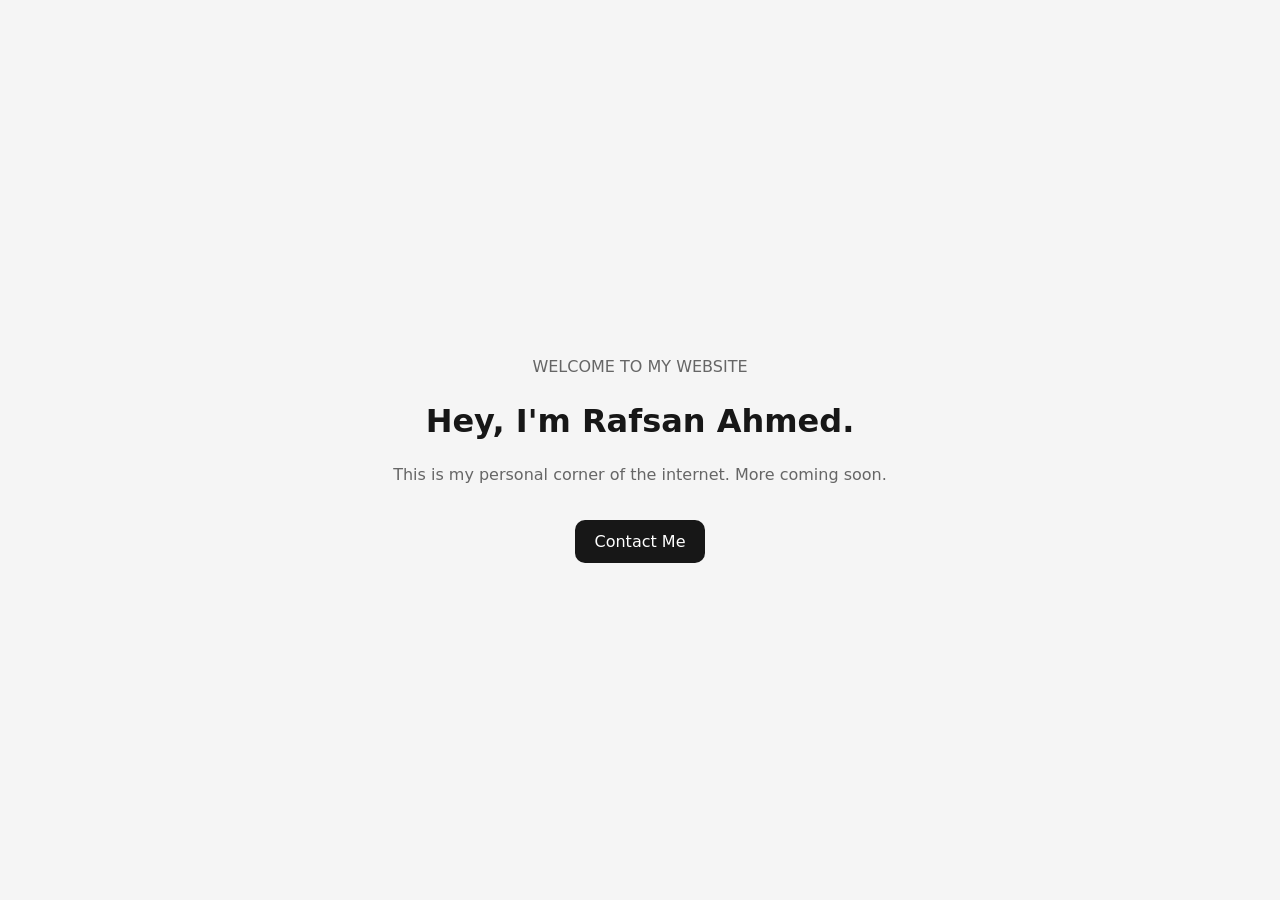
==== index.html @ f7e5c169 "Create index.html" ====
<!DOCTYPE html>
<html lang="en">
<head>
  <meta charset="UTF-8">
  <meta name="viewport" content="width=device-width, initial-scale=1.0">
  <title>Rafsan Ahmed | Official Website</title>
  <meta name="description" content="Welcome to my personal website.">
  <style>
    * { box-sizing: border-box; }
    body {
      margin: 0;
      min-height: 100vh;
      display: grid;
      place-items: center;
      padding: 24px;
      background: #f5f5f5;
      color: #171717;
      font-family: system-ui, sans-serif;
    }
    main { max-width: 600px; text-align: center; }
    p { color: #666; line-height: 1.7; }
    a {
      display: inline-block;
      margin-top: 16px;
      padding: 12px 20px;
      border-radius: 10px;
      background: #171717;
      color: white;
      text-decoration: none;
    }
  </style>
</head>
<body>
  <main>
    <p>WELCOME TO MY WEBSITE</p>
    <h1>Hey, I'm Rafsan Ahmed.</h1>
    <p>This is my personal corner of the internet.
       More coming soon.</p>
    <a href="mailto:hello@rafsanahmed.cyou">Contact Me</a>
  </main>
</body>
</html>
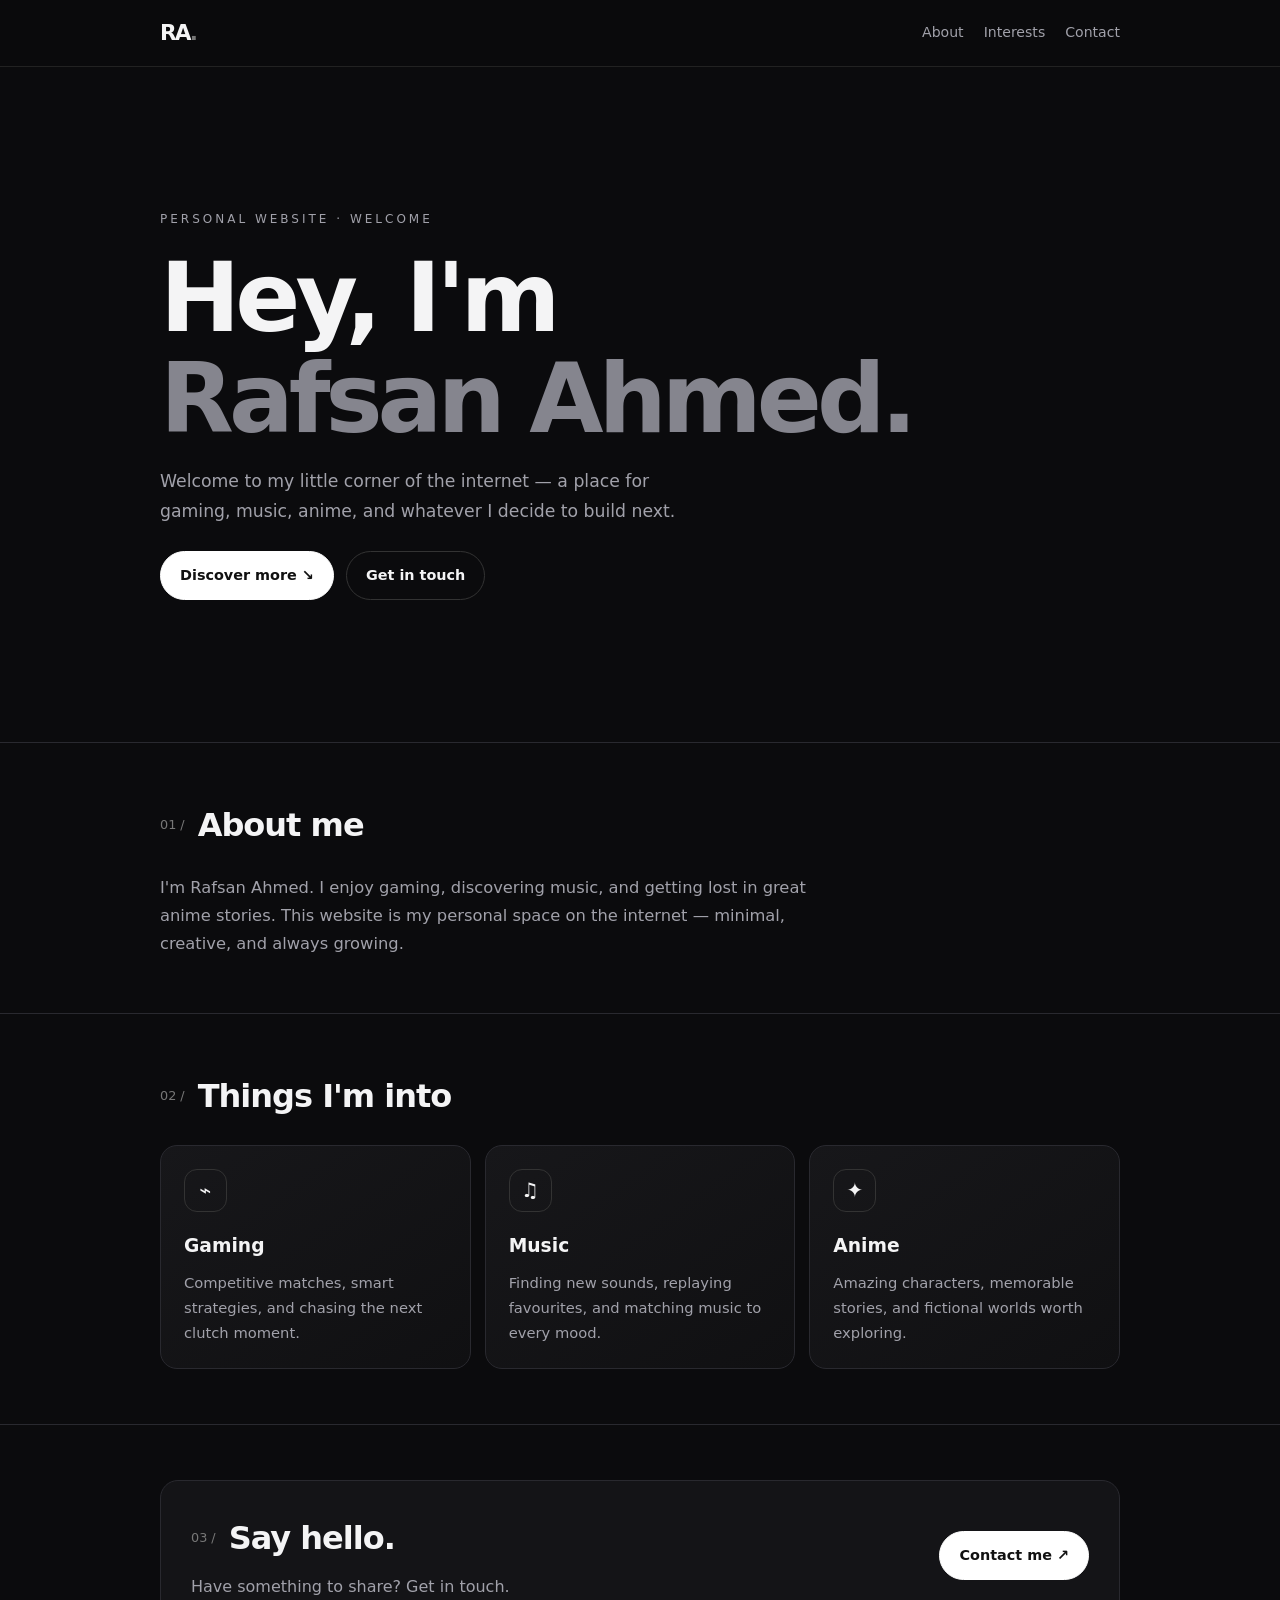
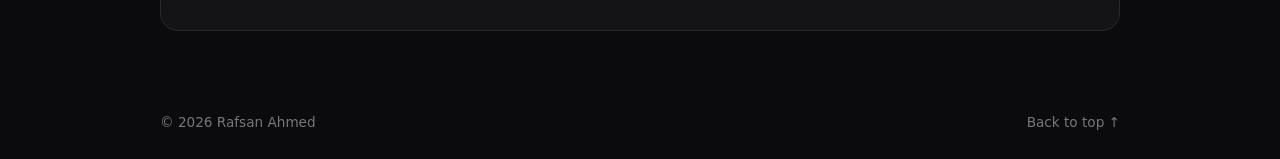
==== commit abf04a59: "Update index.html" ====
--- a/index.html
+++ b/index.html
@@ -2,42 +2,444 @@
 <!DOCTYPE html>
 <html lang="en">
 <head>
-  <meta charset="UTF-8">
-  <meta name="viewport" content="width=device-width, initial-scale=1.0">
-  <title>Rafsan Ahmed | Official Website</title>
-  <meta name="description" content="Welcome to my personal website.">
-  <style>
-    * { box-sizing: border-box; }
-    body {
-      margin: 0;
-      min-height: 100vh;
-      display: grid;
-      place-items: center;
-      padding: 24px;
-      background: #f5f5f5;
-      color: #171717;
-      font-family: system-ui, sans-serif;
-    }
-    main { max-width: 600px; text-align: center; }
-    p { color: #666; line-height: 1.7; }
-    a {
-      display: inline-block;
-      margin-top: 16px;
-      padding: 12px 20px;
-      border-radius: 10px;
-      background: #171717;
-      color: white;
-      text-decoration: none;
-    }
-  </style>
+<meta charset="UTF-8">
+<meta name="viewport" content="width=device-width, initial-scale=1.0">
+<meta name="theme-color" content="#0b0b0d">
+<meta name="description" content="Rafsan Ahmed's personal website — gaming, music and anime.">
+<title>Rafsan Ahmed — Personal Website</title>
+
+<style>
+:root {
+  --bg: #0b0b0d;
+  --card: #141417;
+  --text: #f4f4f5;
+  --muted: #a1a1aa;
+  --line: #29292f;
+}
+
+* {
+  box-sizing: border-box;
+  margin: 0;
+  padding: 0;
+}
+
+html {
+  scroll-behavior: smooth;
+  scroll-padding-top: 80px;
+}
+
+body {
+  background: var(--bg);
+  color: var(--text);
+  font-family: system-ui, -apple-system, sans-serif;
+  line-height: 1.7;
+}
+
+a { color: inherit; }
+
+.container {
+  width: min(960px, calc(100% - 36px));
+  margin: auto;
+}
+
+header {
+  position: sticky;
+  top: 0;
+  z-index: 10;
+  background: rgba(11,11,13,.88);
+  backdrop-filter: blur(16px);
+  border-bottom: 1px solid #222;
+}
+
+nav {
+  min-height: 66px;
+  display: flex;
+  align-items: center;
+  justify-content: space-between;
+  gap: 15px;
+}
+
+.logo {
+  font-size: 1.35rem;
+  font-weight: 800;
+  text-decoration: none;
+  letter-spacing: -2px;
+}
+
+.logo span { color: #777; }
+
+.nav-links {
+  display: flex;
+  gap: 20px;
+}
+
+.nav-links a {
+  color: var(--muted);
+  font-size: .88rem;
+  text-decoration: none;
+  transition: color .2s;
+}
+
+.nav-links a:hover { color: white; }
+
+.hero {
+  min-height: 75svh;
+  display: flex;
+  flex-direction: column;
+  justify-content: center;
+  padding-block: 75px;
+}
+
+.eyebrow {
+  color: var(--muted);
+  font-size: .75rem;
+  text-transform: uppercase;
+  letter-spacing: 3px;
+}
+
+h1 {
+  font-size: clamp(2.8rem, 10vw, 6rem);
+  line-height: 1.05;
+  letter-spacing: -5px;
+  margin: 18px 0;
+}
+
+h1 span { color: #85858e; }
+
+.intro {
+  max-width: 560px;
+  color: var(--muted);
+  font-size: 1.08rem;
+}
+
+.buttons {
+  display: flex;
+  flex-wrap: wrap;
+  gap: 12px;
+  margin-top: 25px;
+}
+
+.btn {
+  display: inline-block;
+  padding: 11px 19px;
+  border: 1px solid #333;
+  border-radius: 30px;
+  text-decoration: none;
+  font-size: .9rem;
+  font-weight: 650;
+  transition: transform .2s, background .2s;
+}
+
+.btn:hover { transform: translateY(-3px); }
+
+.btn-primary {
+  background: white;
+  color: #111;
+  border-color: white;
+}
+
+.btn-secondary:hover { background: #202024; }
+
+section.content {
+  padding: 55px 0;
+  border-top: 1px solid var(--line);
+}
+
+.section-title {
+  display: flex;
+  align-items: center;
+  gap: 13px;
+  margin-bottom: 22px;
+}
+
+.number {
+  color: #777;
+  font-size: .8rem;
+}
+
+h2 {
+  font-size: clamp(1.6rem, 5vw, 2rem);
+  letter-spacing: -1px;
+}
+
+.about-text {
+  color: var(--muted);
+  max-width: 700px;
+  font-size: 1.02rem;
+}
+
+.cards {
+  display: grid;
+  grid-template-columns: repeat(3, 1fr);
+  gap: 14px;
+}
+
+.card {
+  padding: 23px;
+  border: 1px solid var(--line);
+  border-radius: 17px;
+  background: linear-gradient(145deg, #17171a, #101012);
+  transition: transform .25s, border-color .25s;
+}
+
+.card:hover {
+  transform: translateY(-5px);
+  border-color: #555;
+}
+
+.icon {
+  width: 43px;
+  height: 43px;
+  display: grid;
+  place-items: center;
+  border: 1px solid #333;
+  border-radius: 13px;
+  margin-bottom: 18px;
+  font-size: 1.25rem;
+}
+
+h3 { margin-bottom: 8px; }
+
+.card p {
+  color: var(--muted);
+  font-size: .92rem;
+}
+
+.contact-box {
+  padding: 30px;
+  background: var(--card);
+  border: 1px solid var(--line);
+  border-radius: 18px;
+  display: flex;
+  flex-wrap: wrap;
+  align-items: center;
+  justify-content: space-between;
+  gap: 22px;
+}
+
+.contact-box p {
+  color: var(--muted);
+  margin-top: 8px;
+}
+
+footer {
+  padding: 25px 0;
+  color: #777;
+  font-size: .85rem;
+}
+
+.footer-inner {
+  display: flex;
+  justify-content: space-between;
+  gap: 12px;
+  flex-wrap: wrap;
+}
+
+.reveal {
+  opacity: 0;
+  transform: translateY(18px);
+  transition: opacity .7s ease, transform .7s ease;
+}
+
+.reveal.visible {
+  opacity: 1;
+  transform: translateY(0);
+}
+
+:focus-visible {
+  outline: 2px solid white;
+  outline-offset: 4px;
+}
+
+@media (max-width: 640px) {
+  .container { width: calc(100% - 32px); }
+
+  .nav-links { gap: 13px; }
+  .nav-links a { font-size: .78rem; }
+
+  .hero { min-height: 68svh; padding-block: 65px; }
+
+  h1 {
+    letter-spacing: -3px;
+    font-size: clamp(2.8rem, 12vw, 4.5rem);
+  }
+
+  section.content { padding: 42px 0; }
+
+  .cards { grid-template-columns: 1fr; }
+
+  .card {
+    display: grid;
+    grid-template-columns: 43px 1fr;
+    gap: 0 14px;
+    padding: 18px;
+  }
+
+  .icon {
+    grid-row: span 2;
+    margin-bottom: 0;
+  }
+
+  .card p { grid-column: 2; }
+
+  .contact-box {
+    padding: 22px;
+    flex-direction: column;
+    align-items: flex-start;
+  }
+}
+
+@media (prefers-reduced-motion: reduce) {
+  html { scroll-behavior: auto; }
+  *, *::before, *::after {
+    transition-duration: .01ms !important;
+  }
+  .reveal { opacity: 1; transform: none; }
+}
+</style>
 </head>
+
 <body>
-  <main>
-    <p>WELCOME TO MY WEBSITE</p>
-    <h1>Hey, I'm Rafsan Ahmed.</h1>
-    <p>This is my personal corner of the internet.
-       More coming soon.</p>
-    <a href="mailto:hello@rafsanahmed.cyou">Contact Me</a>
-  </main>
+
+<header>
+  <nav class="container" aria-label="Main navigation">
+    <a class="logo" href="#home">RA<span>.</span></a>
+    <div class="nav-links">
+      <a href="#about">About</a>
+      <a href="#interests">Interests</a>
+      <a href="#contact">Contact</a>
+    </div>
+  </nav>
+</header>
+
+<main id="home">
+
+  <div class="hero container">
+    <p class="eyebrow">Personal website · Welcome</p>
+
+    <h1>Hey, I'm<br><span>Rafsan Ahmed.</span></h1>
+
+    <p class="intro">
+      Welcome to my little corner of the internet —
+      a place for gaming, music, anime, and whatever
+      I decide to build next.
+    </p>
+
+    <div class="buttons">
+      <a class="btn btn-primary" href="#about">Discover more ↘</a>
+      <a class="btn btn-secondary" href="#contact">Get in touch</a>
+    </div>
+  </div>
+
+  <section class="content" id="about">
+    <div class="container reveal">
+      <div class="section-title">
+        <span class="number">01 /</span>
+        <h2>About me</h2>
+      </div>
+
+      <p class="about-text">
+        I'm Rafsan Ahmed. I enjoy gaming, discovering music,
+        and getting lost in great anime stories. This website
+        is my personal space on the internet — minimal,
+        creative, and always growing.
+      </p>
+    </div>
+  </section>
+
+  <section class="content" id="interests">
+    <div class="container reveal">
+      <div class="section-title">
+        <span class="number">02 /</span>
+        <h2>Things I'm into</h2>
+      </div>
+
+      <div class="cards">
+
+        <article class="card" id="gaming">
+          <div class="icon" aria-hidden="true">⌁</div>
+          <h3>Gaming</h3>
+          <p>
+            Competitive matches, smart strategies,
+            and chasing the next clutch moment.
+          </p>
+        </article>
+
+        <article class="card" id="music">
+          <div class="icon" aria-hidden="true">♫</div>
+          <h3>Music</h3>
+          <p>
+            Finding new sounds, replaying favourites,
+            and matching music to every mood.
+          </p>
+        </article>
+
+        <article class="card" id="anime">
+          <div class="icon" aria-hidden="true">✦</div>
+          <h3>Anime</h3>
+          <p>
+            Amazing characters, memorable stories,
+            and fictional worlds worth exploring.
+          </p>
+        </article>
+
+      </div>
+    </div>
+  </section>
+
+  <section class="content" id="contact">
+    <div class="container reveal">
+      <div class="contact-box">
+        <div>
+          <div class="section-title" style="margin-bottom:0">
+            <span class="number">03 /</span>
+            <h2>Say hello.</h2>
+          </div>
+          <p>Have something to share? Get in touch.</p>
+        </div>
+
+        <a class="btn btn-primary"
+           href="mailto:hello@rafsanahmed.cyou">
+          Contact me ↗
+        </a>
+      </div>
+    </div>
+  </section>
+
+</main>
+
+<footer>
+  <div class="container footer-inner">
+    <span>© <span id="year"></span> Rafsan Ahmed</span>
+    <a href="#home" style="text-decoration:none">Back to top ↑</a>
+  </div>
+</footer>
+
+<script>
+document.getElementById("year").textContent =
+  new Date().getFullYear();
+
+const sections = document.querySelectorAll(".reveal");
+const reduceMotion =
+  window.matchMedia("(prefers-reduced-motion: reduce)").matches;
+
+if ("IntersectionObserver" in window && !reduceMotion) {
+  const observer = new IntersectionObserver((entries) => {
+    entries.forEach((entry) => {
+      if (entry.isIntersecting) {
+        entry.target.classList.add("visible");
+        observer.unobserve(entry.target);
+      }
+    });
+  }, { threshold: 0.12 });
+
+  sections.forEach((section) => observer.observe(section));
+} else {
+  sections.forEach((section) =>
+    section.classList.add("visible")
+  );
+}
+</script>
+
 </body>
 </html>
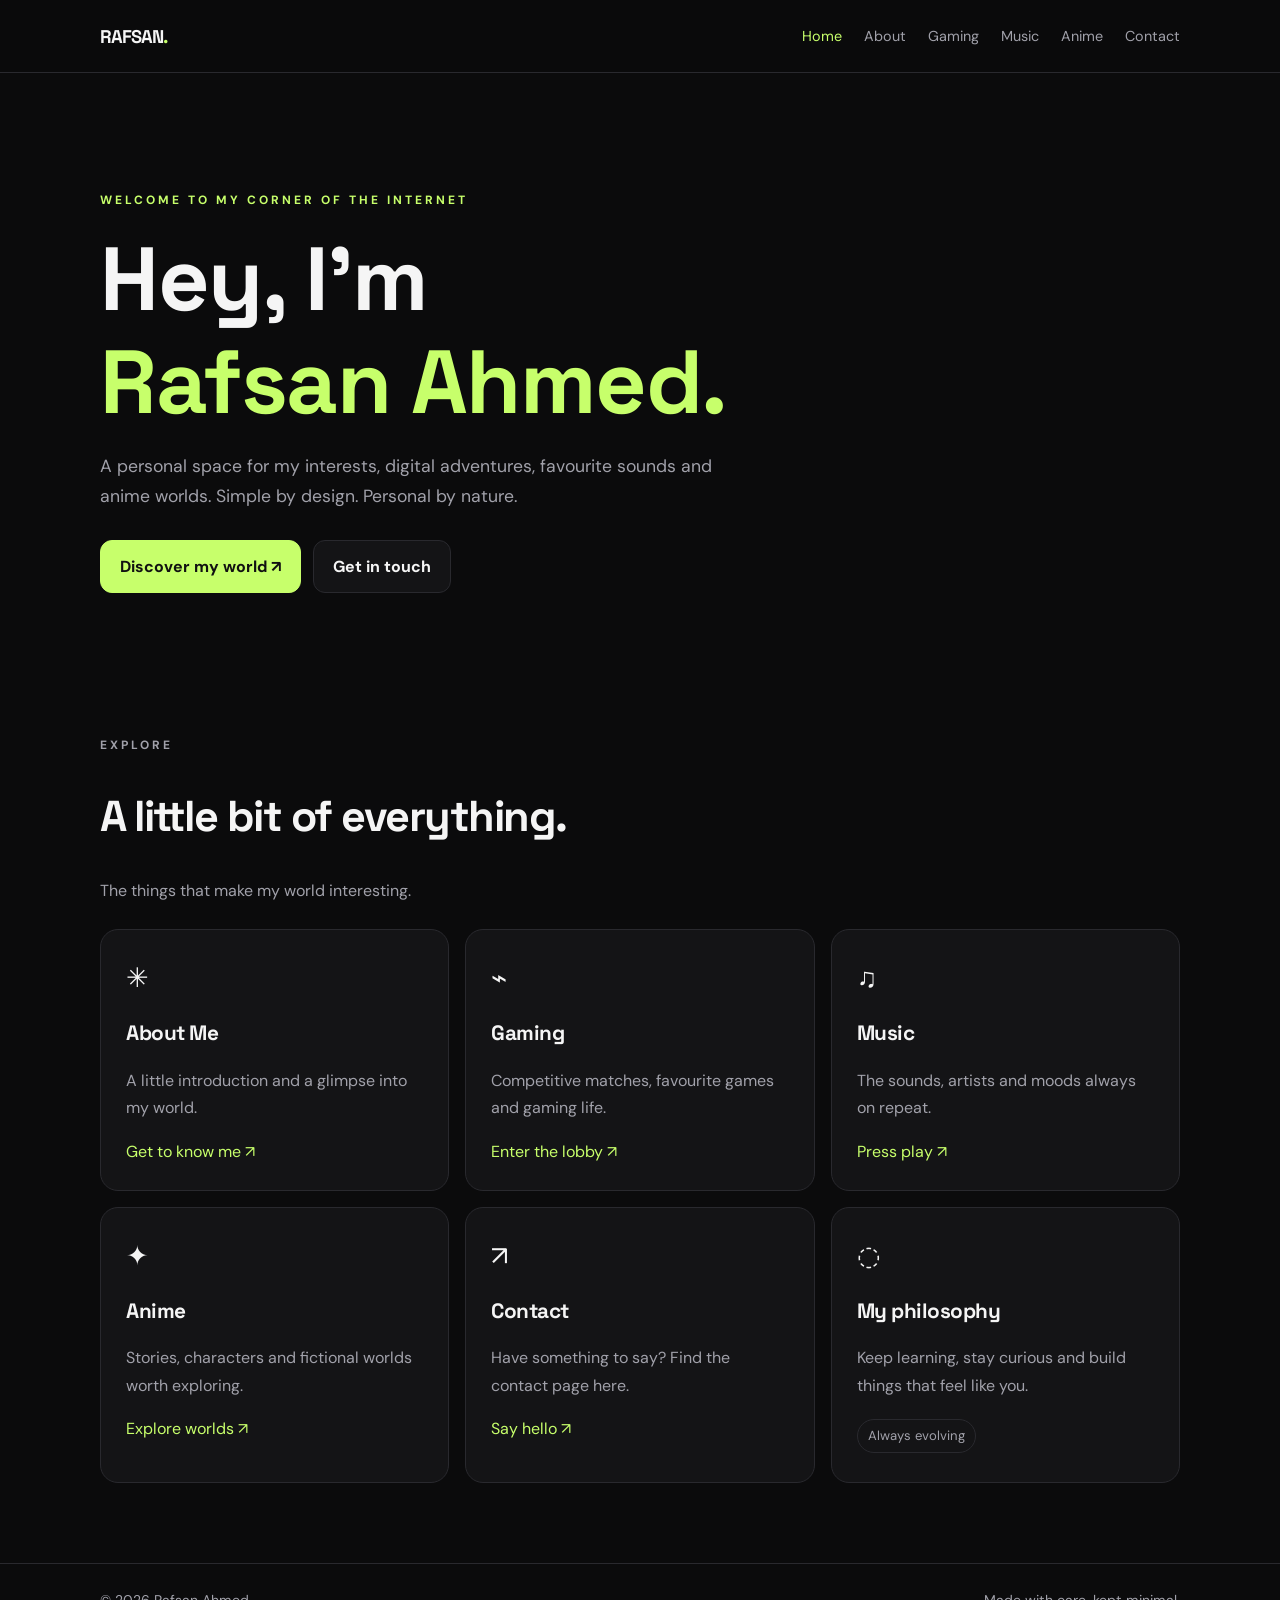
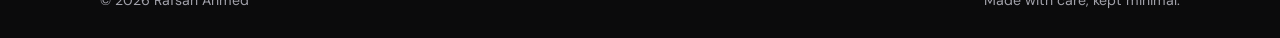
==== commit a9ffbdec: "Create index.html" ====
--- a/index.html
+++ b/index.html
@@ -1,445 +1,93 @@
-
 <!DOCTYPE html>
 <html lang="en">
 <head>
-<meta charset="UTF-8">
-<meta name="viewport" content="width=device-width, initial-scale=1.0">
-<meta name="theme-color" content="#0b0b0d">
-<meta name="description" content="Rafsan Ahmed's personal website — gaming, music and anime.">
-<title>Rafsan Ahmed — Personal Website</title>
-
-<style>
-:root {
-  --bg: #0b0b0d;
-  --card: #141417;
-  --text: #f4f4f5;
-  --muted: #a1a1aa;
-  --line: #29292f;
-}
-
-* {
-  box-sizing: border-box;
-  margin: 0;
-  padding: 0;
-}
-
-html {
-  scroll-behavior: smooth;
-  scroll-padding-top: 80px;
-}
-
-body {
-  background: var(--bg);
-  color: var(--text);
-  font-family: system-ui, -apple-system, sans-serif;
-  line-height: 1.7;
-}
-
-a { color: inherit; }
-
-.container {
-  width: min(960px, calc(100% - 36px));
-  margin: auto;
-}
-
-header {
-  position: sticky;
-  top: 0;
-  z-index: 10;
-  background: rgba(11,11,13,.88);
-  backdrop-filter: blur(16px);
-  border-bottom: 1px solid #222;
-}
-
-nav {
-  min-height: 66px;
-  display: flex;
-  align-items: center;
-  justify-content: space-between;
-  gap: 15px;
-}
-
-.logo {
-  font-size: 1.35rem;
-  font-weight: 800;
-  text-decoration: none;
-  letter-spacing: -2px;
-}
-
-.logo span { color: #777; }
-
-.nav-links {
-  display: flex;
-  gap: 20px;
-}
-
-.nav-links a {
-  color: var(--muted);
-  font-size: .88rem;
-  text-decoration: none;
-  transition: color .2s;
-}
-
-.nav-links a:hover { color: white; }
-
-.hero {
-  min-height: 75svh;
-  display: flex;
-  flex-direction: column;
-  justify-content: center;
-  padding-block: 75px;
-}
-
-.eyebrow {
-  color: var(--muted);
-  font-size: .75rem;
-  text-transform: uppercase;
-  letter-spacing: 3px;
-}
-
-h1 {
-  font-size: clamp(2.8rem, 10vw, 6rem);
-  line-height: 1.05;
-  letter-spacing: -5px;
-  margin: 18px 0;
-}
-
-h1 span { color: #85858e; }
-
-.intro {
-  max-width: 560px;
-  color: var(--muted);
-  font-size: 1.08rem;
-}
-
-.buttons {
-  display: flex;
-  flex-wrap: wrap;
-  gap: 12px;
-  margin-top: 25px;
-}
-
-.btn {
-  display: inline-block;
-  padding: 11px 19px;
-  border: 1px solid #333;
-  border-radius: 30px;
-  text-decoration: none;
-  font-size: .9rem;
-  font-weight: 650;
-  transition: transform .2s, background .2s;
-}
-
-.btn:hover { transform: translateY(-3px); }
-
-.btn-primary {
-  background: white;
-  color: #111;
-  border-color: white;
-}
-
-.btn-secondary:hover { background: #202024; }
-
-section.content {
-  padding: 55px 0;
-  border-top: 1px solid var(--line);
-}
-
-.section-title {
-  display: flex;
-  align-items: center;
-  gap: 13px;
-  margin-bottom: 22px;
-}
-
-.number {
-  color: #777;
-  font-size: .8rem;
-}
-
-h2 {
-  font-size: clamp(1.6rem, 5vw, 2rem);
-  letter-spacing: -1px;
-}
-
-.about-text {
-  color: var(--muted);
-  max-width: 700px;
-  font-size: 1.02rem;
-}
-
-.cards {
-  display: grid;
-  grid-template-columns: repeat(3, 1fr);
-  gap: 14px;
-}
-
-.card {
-  padding: 23px;
-  border: 1px solid var(--line);
-  border-radius: 17px;
-  background: linear-gradient(145deg, #17171a, #101012);
-  transition: transform .25s, border-color .25s;
-}
-
-.card:hover {
-  transform: translateY(-5px);
-  border-color: #555;
-}
-
-.icon {
-  width: 43px;
-  height: 43px;
-  display: grid;
-  place-items: center;
-  border: 1px solid #333;
-  border-radius: 13px;
-  margin-bottom: 18px;
-  font-size: 1.25rem;
-}
-
-h3 { margin-bottom: 8px; }
-
-.card p {
-  color: var(--muted);
-  font-size: .92rem;
-}
-
-.contact-box {
-  padding: 30px;
-  background: var(--card);
-  border: 1px solid var(--line);
-  border-radius: 18px;
-  display: flex;
-  flex-wrap: wrap;
-  align-items: center;
-  justify-content: space-between;
-  gap: 22px;
-}
-
-.contact-box p {
-  color: var(--muted);
-  margin-top: 8px;
-}
-
-footer {
-  padding: 25px 0;
-  color: #777;
-  font-size: .85rem;
-}
-
-.footer-inner {
-  display: flex;
-  justify-content: space-between;
-  gap: 12px;
-  flex-wrap: wrap;
-}
-
-.reveal {
-  opacity: 0;
-  transform: translateY(18px);
-  transition: opacity .7s ease, transform .7s ease;
-}
-
-.reveal.visible {
-  opacity: 1;
-  transform: translateY(0);
-}
-
-:focus-visible {
-  outline: 2px solid white;
-  outline-offset: 4px;
-}
-
-@media (max-width: 640px) {
-  .container { width: calc(100% - 32px); }
-
-  .nav-links { gap: 13px; }
-  .nav-links a { font-size: .78rem; }
-
-  .hero { min-height: 68svh; padding-block: 65px; }
-
-  h1 {
-    letter-spacing: -3px;
-    font-size: clamp(2.8rem, 12vw, 4.5rem);
-  }
-
-  section.content { padding: 42px 0; }
-
-  .cards { grid-template-columns: 1fr; }
-
-  .card {
-    display: grid;
-    grid-template-columns: 43px 1fr;
-    gap: 0 14px;
-    padding: 18px;
-  }
-
-  .icon {
-    grid-row: span 2;
-    margin-bottom: 0;
-  }
-
-  .card p { grid-column: 2; }
-
-  .contact-box {
-    padding: 22px;
-    flex-direction: column;
-    align-items: flex-start;
-  }
-}
-
-@media (prefers-reduced-motion: reduce) {
-  html { scroll-behavior: auto; }
-  *, *::before, *::after {
-    transition-duration: .01ms !important;
-  }
-  .reveal { opacity: 1; transform: none; }
-}
-</style>
+  <meta charset="UTF-8">
+  <meta name="viewport" content="width=device-width, initial-scale=1">
+  <meta name="theme-color" content="#0b0b0c">
+  <meta name="description" content="Welcome to the personal website of Rafsan Ahmed. Explore gaming, music, anime and more.">
+  <title>Home | Rafsan Ahmed</title>
+  <link rel="stylesheet" href="style.css">
+  <script src="script.js" defer></script>
 </head>
-
 <body>
-
 <header>
-  <nav class="container" aria-label="Main navigation">
-    <a class="logo" href="#home">RA<span>.</span></a>
+  <nav class="container nav" aria-label="Main navigation">
+    <a class="logo" href="index.html">RAFSAN<span>.</span></a>
+    <button class="menu-toggle" aria-expanded="false" aria-label="Toggle navigation">Menu ☰</button>
     <div class="nav-links">
-      <a href="#about">About</a>
-      <a href="#interests">Interests</a>
-      <a href="#contact">Contact</a>
+      <a class="active" href="index.html">Home</a>
+      <a href="about.html">About</a>
+      <a href="gaming.html">Gaming</a>
+      <a href="music.html">Music</a>
+      <a href="anime.html">Anime</a>
+      <a href="contact.html">Contact</a>
     </div>
   </nav>
 </header>
 
-<main id="home">
-
-  <div class="hero container">
-    <p class="eyebrow">Personal website · Welcome</p>
-
-    <h1>Hey, I'm<br><span>Rafsan Ahmed.</span></h1>
-
-    <p class="intro">
-      Welcome to my little corner of the internet —
-      a place for gaming, music, anime, and whatever
-      I decide to build next.
-    </p>
-
-    <div class="buttons">
-      <a class="btn btn-primary" href="#about">Discover more ↘</a>
-      <a class="btn btn-secondary" href="#contact">Get in touch</a>
-    </div>
-  </div>
-
-  <section class="content" id="about">
-    <div class="container reveal">
-      <div class="section-title">
-        <span class="number">01 /</span>
-        <h2>About me</h2>
-      </div>
-
-      <p class="about-text">
-        I'm Rafsan Ahmed. I enjoy gaming, discovering music,
-        and getting lost in great anime stories. This website
-        is my personal space on the internet — minimal,
-        creative, and always growing.
-      </p>
+<main>
+  <section class="container hero">
+    <p class="eyebrow reveal">Welcome to my corner of the internet</p>
+    <h1 class="reveal">Hey, I'm<br><span class="highlight">Rafsan Ahmed.</span></h1>
+    <p class="lead reveal">A personal space for my interests, digital adventures, favourite sounds and anime worlds. Simple by design. Personal by nature.</p>
+    <div class="actions reveal">
+      <a class="btn btn-primary" href="about.html">Discover my world ↗</a>
+      <a class="btn btn-secondary" href="contact.html">Get in touch</a>
     </div>
   </section>
 
-  <section class="content" id="interests">
-    <div class="container reveal">
-      <div class="section-title">
-        <span class="number">02 /</span>
-        <h2>Things I'm into</h2>
-      </div>
-
-      <div class="cards">
-
-        <article class="card" id="gaming">
-          <div class="icon" aria-hidden="true">⌁</div>
-          <h3>Gaming</h3>
-          <p>
-            Competitive matches, smart strategies,
-            and chasing the next clutch moment.
-          </p>
-        </article>
-
-        <article class="card" id="music">
-          <div class="icon" aria-hidden="true">♫</div>
-          <h3>Music</h3>
-          <p>
-            Finding new sounds, replaying favourites,
-            and matching music to every mood.
-          </p>
-        </article>
-
-        <article class="card" id="anime">
-          <div class="icon" aria-hidden="true">✦</div>
-          <h3>Anime</h3>
-          <p>
-            Amazing characters, memorable stories,
-            and fictional worlds worth exploring.
-          </p>
-        </article>
-
+  <section class="container section">
+    <div class="section-heading reveal">
+      <p class="eyebrow">Explore</p>
+      <h2>A little bit of everything.</h2>
+      <p>The things that make my world interesting.</p>
+    </div>
+    <div class="grid">
+      <a class="card reveal" href="about.html">
+        <div class="card-icon">✳</div>
+        <h3>About Me</h3>
+        <p>A little introduction and a glimpse into my world.</p>
+        <span class="highlight">Get to know me ↗</span>
+      </a>
+      <a class="card reveal" href="gaming.html">
+        <div class="card-icon">⌁</div>
+        <h3>Gaming</h3>
+        <p>Competitive matches, favourite games and gaming life.</p>
+        <span class="highlight">Enter the lobby ↗</span>
+      </a>
+      <a class="card reveal" href="music.html">
+        <div class="card-icon">♫</div>
+        <h3>Music</h3>
+        <p>The sounds, artists and moods always on repeat.</p>
+        <span class="highlight">Press play ↗</span>
+      </a>
+      <a class="card reveal" href="anime.html">
+        <div class="card-icon">✦</div>
+        <h3>Anime</h3>
+        <p>Stories, characters and fictional worlds worth exploring.</p>
+        <span class="highlight">Explore worlds ↗</span>
+      </a>
+      <a class="card reveal" href="contact.html">
+        <div class="card-icon">↗</div>
+        <h3>Contact</h3>
+        <p>Have something to say? Find the contact page here.</p>
+        <span class="highlight">Say hello ↗</span>
+      </a>
+      <div class="card reveal">
+        <div class="card-icon">◌</div>
+        <h3>My philosophy</h3>
+        <p>Keep learning, stay curious and build things that feel like you.</p>
+        <span class="pill">Always evolving</span>
       </div>
     </div>
   </section>
-
-  <section class="content" id="contact">
-    <div class="container reveal">
-      <div class="contact-box">
-        <div>
-          <div class="section-title" style="margin-bottom:0">
-            <span class="number">03 /</span>
-            <h2>Say hello.</h2>
-          </div>
-          <p>Have something to share? Get in touch.</p>
-        </div>
-
-        <a class="btn btn-primary"
-           href="mailto:hello@rafsanahmed.cyou">
-          Contact me ↗
-        </a>
-      </div>
-    </div>
-  </section>
-
 </main>
 
 <footer>
   <div class="container footer-inner">
-    <span>© <span id="year"></span> Rafsan Ahmed</span>
-    <a href="#home" style="text-decoration:none">Back to top ↑</a>
+    <span>© <span data-year></span> Rafsan Ahmed</span>
+    <span>Made with care, kept minimal.</span>
   </div>
 </footer>
-
-<script>
-document.getElementById("year").textContent =
-  new Date().getFullYear();
-
-const sections = document.querySelectorAll(".reveal");
-const reduceMotion =
-  window.matchMedia("(prefers-reduced-motion: reduce)").matches;
-
-if ("IntersectionObserver" in window && !reduceMotion) {
-  const observer = new IntersectionObserver((entries) => {
-    entries.forEach((entry) => {
-      if (entry.isIntersecting) {
-        entry.target.classList.add("visible");
-        observer.unobserve(entry.target);
-      }
-    });
-  }, { threshold: 0.12 });
-
-  sections.forEach((section) => observer.observe(section));
-} else {
-  sections.forEach((section) =>
-    section.classList.add("visible")
-  );
-}
-</script>
-
 </body>
-</html>
+</html>
--- a/style.css
+++ b/style.css
@@ -0,0 +1,216 @@
+@import url('https://fonts.googleapis.com/css2?family=DM+Sans:wght@400;500;600;700&family=Space+Grotesk:wght@400;500;600;700&display=swap');
+
+:root {
+  --bg: #0b0b0c;
+  --surface: #141416;
+  --surface-2: #1c1c20;
+  --text: #f5f5f5;
+  --muted: #a1a1aa;
+  --line: #29292e;
+  --accent: #c7ff6b;
+  --radius: 18px;
+}
+
+* { box-sizing: border-box; }
+html { scroll-behavior: smooth; scroll-padding-top: 90px; }
+
+body {
+  margin: 0;
+  background: var(--bg);
+  color: var(--text);
+  font-family: 'DM Sans', sans-serif;
+  line-height: 1.7;
+}
+
+a { color: inherit; text-decoration: none; }
+button, input, textarea { font: inherit; }
+a, button { -webkit-tap-highlight-color: transparent; }
+
+.container { width: min(1080px, 90%); margin: auto; }
+
+header {
+  position: sticky;
+  top: 0;
+  z-index: 10;
+  background: rgba(11,11,12,.88);
+  backdrop-filter: blur(16px);
+  border-bottom: 1px solid var(--line);
+}
+
+.nav {
+  min-height: 72px;
+  display: flex;
+  align-items: center;
+  justify-content: space-between;
+  gap: 20px;
+}
+
+.logo {
+  font: 700 1.15rem 'Space Grotesk', sans-serif;
+  letter-spacing: -1px;
+}
+.logo span { color: var(--accent); }
+
+.nav-links {
+  display: flex;
+  align-items: center;
+  flex-wrap: wrap;
+  gap: 22px;
+}
+
+.nav-links a {
+  color: var(--muted);
+  font-size: .9rem;
+  transition: color .2s;
+}
+
+.nav-links a:hover,
+.nav-links a.active { color: var(--accent); }
+
+.menu-toggle {
+  display: none;
+  color: var(--text);
+  background: var(--surface);
+  border: 1px solid var(--line);
+  border-radius: 10px;
+  padding: 8px 12px;
+  cursor: pointer;
+}
+
+.hero { padding: 105px 0 85px; }
+.eyebrow {
+  color: var(--accent);
+  text-transform: uppercase;
+  letter-spacing: 3px;
+  font-size: .75rem;
+  font-weight: 700;
+}
+
+h1, h2, h3 {
+  font-family: 'Space Grotesk', sans-serif;
+  line-height: 1.15;
+  letter-spacing: -1.5px;
+}
+
+h1 { font-size: clamp(2.8rem, 8vw, 5.6rem); margin: 18px 0; }
+h2 { font-size: clamp(1.8rem, 4vw, 2.7rem); }
+h3 { font-size: 1.3rem; letter-spacing: -.5px; }
+
+.highlight { color: var(--accent); }
+.lead { max-width: 650px; color: var(--muted); font-size: 1.1rem; }
+.muted { color: var(--muted); }
+
+.actions { display: flex; flex-wrap: wrap; gap: 12px; margin-top: 28px; }
+
+.btn {
+  display: inline-flex;
+  justify-content: center;
+  align-items: center;
+  padding: 12px 19px;
+  border-radius: 12px;
+  border: 1px solid var(--line);
+  font-weight: 700;
+  transition: transform .2s, background .2s;
+}
+
+.btn:hover { transform: translateY(-3px); }
+.btn-primary { color: #111; background: var(--accent); border-color: var(--accent); }
+.btn-secondary { background: var(--surface); }
+
+.section { padding: 45px 0 80px; }
+.section-heading { margin-bottom: 25px; }
+.section-heading p { color: var(--muted); }
+
+.grid {
+  display: grid;
+  grid-template-columns: repeat(3, minmax(0, 1fr));
+  gap: 16px;
+}
+
+.card {
+  padding: 25px;
+  background: var(--surface);
+  border: 1px solid var(--line);
+  border-radius: var(--radius);
+  transition: transform .25s, border-color .25s;
+}
+
+.card:hover { transform: translateY(-5px); border-color: #55555d; }
+.card p { color: var(--muted); }
+.card-icon { font-size: 1.7rem; }
+
+.page-hero { padding: 75px 0 35px; }
+.page-hero h1 { font-size: clamp(2.7rem, 7vw, 4.5rem); }
+
+.pill {
+  display: inline-block;
+  padding: 5px 10px;
+  margin: 4px 4px 4px 0;
+  border: 1px solid var(--line);
+  border-radius: 99px;
+  color: var(--muted);
+  font-size: .82rem;
+}
+
+.contact-form { display: grid; gap: 14px; max-width: 650px; }
+.contact-form label { display: grid; gap: 7px; }
+.contact-form input, .contact-form textarea {
+  width: 100%;
+  color: var(--text);
+  background: var(--surface);
+  border: 1px solid var(--line);
+  border-radius: 12px;
+  padding: 13px 14px;
+}
+.contact-form textarea { min-height: 140px; resize: vertical; }
+
+footer {
+  padding: 25px 0;
+  border-top: 1px solid var(--line);
+  color: var(--muted);
+  font-size: .88rem;
+}
+
+.footer-inner {
+  display: flex;
+  justify-content: space-between;
+  flex-wrap: wrap;
+  gap: 12px;
+}
+
+.reveal { opacity: 0; transform: translateY(18px); transition: opacity .6s, transform .6s; }
+.reveal.visible { opacity: 1; transform: translateY(0); }
+
+@media (max-width: 760px) {
+  .menu-toggle { display: block; }
+  .nav { position: relative; }
+  .nav-links {
+    display: none;
+    position: absolute;
+    top: 72px;
+    left: 0;
+    right: 0;
+    padding: 18px;
+    background: var(--surface);
+    border: 1px solid var(--line);
+    border-radius: 0 0 16px 16px;
+    flex-direction: column;
+    align-items: stretch;
+    gap: 0;
+  }
+  .nav-links.open { display: flex; }
+  .nav-links a { padding: 10px 4px; }
+  .hero { padding: 75px 0 55px; }
+  .grid { grid-template-columns: 1fr; }
+  .card { padding: 22px; }
+  .section { padding-bottom: 55px; }
+}
+
+@media (prefers-reduced-motion: reduce) {
+  *, *::before, *::after {
+    scroll-behavior: auto !important;
+    animation-duration: .01ms !important;
+    transition-duration: .01ms !important;
+  }
+  .reveal { opacity: 1; transform: none; }
+}
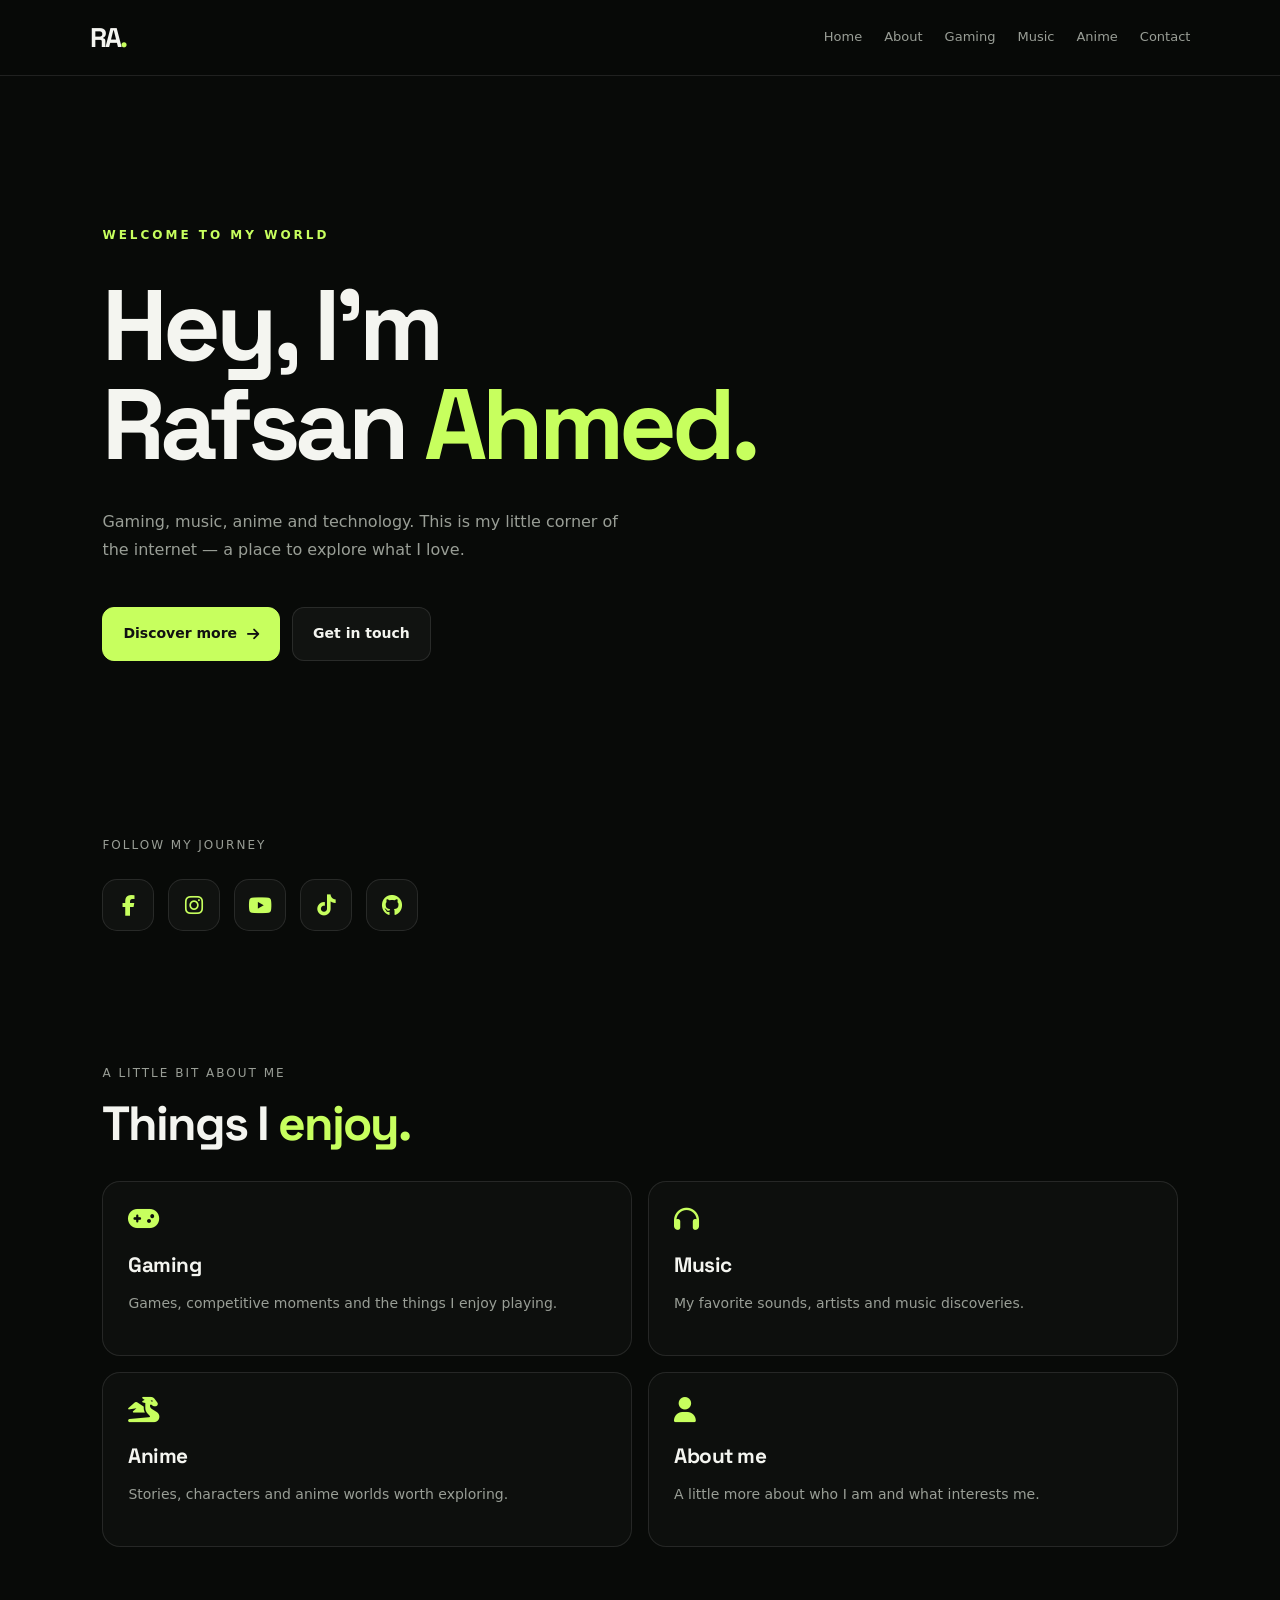
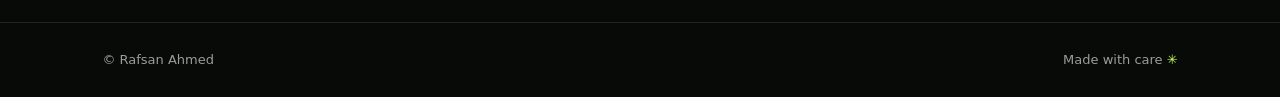
==== commit 9f83a2a3: "Update index.html" ====
--- a/index.html
+++ b/index.html
@@ -1,93 +1,585 @@
+
 <!DOCTYPE html>
 <html lang="en">
 <head>
   <meta charset="UTF-8">
-  <meta name="viewport" content="width=device-width, initial-scale=1">
-  <meta name="theme-color" content="#0b0b0c">
+  <meta name="viewport" content="width=device-width, initial-scale=1.0">
+  <meta name="theme-color" content="#080a08">
   <meta name="description" content="Welcome to the personal website of Rafsan Ahmed. Explore gaming, music, anime and more.">
-  <title>Home | Rafsan Ahmed</title>
+  <title>Rafsan Ahmed | Personal Website</title>
+
   <link rel="stylesheet" href="style.css">
-  <script src="script.js" defer></script>
+  <link rel="stylesheet" href="https://cdnjs.cloudflare.com/ajax/libs/font-awesome/6.7.2/css/all.min.css">
+
+  <style>
+    :root {
+      --bg: #080a08;
+      --panel: #111411;
+      --accent: #c7ff5e;
+      --text: #f4f5f0;
+      --muted: #999e96;
+      --border: rgba(255,255,255,.10);
+    }
+
+    * {
+      box-sizing: border-box;
+    }
+
+    html {
+      scroll-behavior: smooth;
+    }
+
+    body {
+      margin: 0;
+      background: var(--bg);
+      color: var(--text);
+      font-family: system-ui, -apple-system, sans-serif;
+    }
+
+    a {
+      color: inherit;
+    }
+
+    #particles {
+      position: fixed;
+      inset: 0;
+      width: 100%;
+      height: 100%;
+      z-index: 0;
+      pointer-events: none;
+    }
+
+    .site-header,
+    main,
+    .site-footer {
+      position: relative;
+      z-index: 1;
+    }
+
+    .site-header {
+      min-height: 76px;
+      padding: 18px 7%;
+      display: flex;
+      justify-content: space-between;
+      align-items: center;
+      gap: 20px;
+      border-bottom: 1px solid var(--border);
+      background: rgba(8,10,8,.78);
+      backdrop-filter: blur(14px);
+    }
+
+    .logo {
+      font-size: 27px;
+      font-weight: 850;
+      text-decoration: none;
+      letter-spacing: -2px;
+    }
+
+    .logo span,
+    .accent {
+      color: var(--accent);
+    }
+
+    .nav-links {
+      display: flex;
+      align-items: center;
+      gap: 22px;
+      flex-wrap: wrap;
+    }
+
+    .nav-links a {
+      text-decoration: none;
+      font-size: 13px;
+      color: var(--muted);
+      transition: color .2s;
+    }
+
+    .nav-links a:hover {
+      color: var(--accent);
+    }
+
+    .menu-toggle {
+      display: none;
+      background: transparent;
+      color: var(--text);
+      border: 1px solid var(--border);
+      border-radius: 10px;
+      padding: 8px 12px;
+      font-size: 20px;
+    }
+
+    .hero {
+      min-height: 78vh;
+      padding: 100px 8% 80px;
+      display: flex;
+      flex-direction: column;
+      justify-content: center;
+      align-items: flex-start;
+    }
+
+    .eyebrow {
+      color: var(--accent);
+      font-size: 12px;
+      font-weight: 750;
+      letter-spacing: 3px;
+      text-transform: uppercase;
+    }
+
+    .hero h1 {
+      max-width: 850px;
+      margin: 18px 0;
+      font-size: clamp(48px, 9vw, 100px);
+      line-height: .99;
+      letter-spacing: -5px;
+      font-weight: 850;
+    }
+
+    .hero h1 span {
+      color: var(--accent);
+    }
+
+    .hero-description {
+      max-width: 540px;
+      line-height: 1.8;
+      color: var(--muted);
+      font-size: 16px;
+    }
+
+    .hero-actions {
+      display: flex;
+      flex-wrap: wrap;
+      gap: 12px;
+      margin-top: 26px;
+    }
+
+    .button {
+      display: inline-flex;
+      align-items: center;
+      gap: 10px;
+      padding: 14px 20px;
+      border-radius: 12px;
+      text-decoration: none;
+      font-weight: 700;
+      font-size: 14px;
+      border: 1px solid var(--border);
+      transition: transform .2s, background .2s;
+    }
+
+    .button:hover {
+      transform: translateY(-3px);
+    }
+
+    .button-primary {
+      background: var(--accent);
+      color: #111;
+      border-color: var(--accent);
+    }
+
+    .button-secondary {
+      background: rgba(255,255,255,.04);
+    }
+
+    .social-section,
+    .explore-section {
+      padding: 45px 8% 75px;
+    }
+
+    .section-label {
+      color: var(--muted);
+      font-size: 12px;
+      letter-spacing: 2px;
+      text-transform: uppercase;
+    }
+
+    .social-links {
+      display: flex;
+      flex-wrap: wrap;
+      gap: 14px;
+      margin-top: 24px;
+    }
+
+    .social-links a {
+      width: 52px;
+      height: 52px;
+      display: flex;
+      justify-content: center;
+      align-items: center;
+      font-size: 21px;
+      text-decoration: none;
+      color: var(--accent);
+      border: 1px solid var(--border);
+      border-radius: 15px;
+      background: rgba(255,255,255,.035);
+      transition: .25s ease;
+    }
+
+    .social-links a:hover {
+      color: #080a08;
+      background: var(--accent);
+      border-color: var(--accent);
+      transform: translateY(-5px);
+    }
+
+    .explore-section h2 {
+      font-size: clamp(30px, 5vw, 48px);
+      letter-spacing: -2px;
+      margin: 12px 0 30px;
+    }
+
+    .cards {
+      display: grid;
+      grid-template-columns: repeat(2, minmax(0, 1fr));
+      gap: 16px;
+    }
+
+    .card {
+      display: block;
+      padding: 25px;
+      border: 1px solid var(--border);
+      border-radius: 18px;
+      background: rgba(255,255,255,.025);
+      text-decoration: none;
+      transition: .25s ease;
+    }
+
+    .card:hover {
+      transform: translateY(-5px);
+      border-color: rgba(199,255,94,.5);
+      background: rgba(199,255,94,.045);
+    }
+
+    .card i {
+      font-size: 25px;
+      color: var(--accent);
+    }
+
+    .card h3 {
+      margin: 18px 0 8px;
+    }
+
+    .card p {
+      color: var(--muted);
+      font-size: 14px;
+      line-height: 1.7;
+    }
+
+    .site-footer {
+      padding: 26px 8%;
+      border-top: 1px solid var(--border);
+      color: var(--muted);
+      font-size: 13px;
+      display: flex;
+      flex-wrap: wrap;
+      justify-content: space-between;
+      gap: 12px;
+    }
+
+    .reveal {
+      animation: appear .9s ease both;
+    }
+
+    @keyframes appear {
+      from {
+        opacity: 0;
+        transform: translateY(18px);
+      }
+      to {
+        opacity: 1;
+        transform: translateY(0);
+      }
+    }
+
+    @media (max-width: 720px) {
+      .site-header {
+        padding: 16px 6%;
+        flex-wrap: wrap;
+      }
+
+      .menu-toggle {
+        display: block;
+      }
+
+      .nav-links {
+        display: none;
+        flex-basis: 100%;
+        flex-direction: column;
+        align-items: flex-start;
+        gap: 0;
+      }
+
+      .nav-links.open {
+        display: flex;
+      }
+
+      .nav-links a {
+        width: 100%;
+        padding: 12px 0;
+      }
+
+      .hero {
+        min-height: 70vh;
+        padding: 75px 7% 55px;
+      }
+
+      .hero h1 {
+        letter-spacing: -3px;
+      }
+
+      .social-section,
+      .explore-section {
+        padding: 35px 7% 55px;
+      }
+
+      .cards {
+        grid-template-columns: 1fr;
+      }
+
+      .site-footer {
+        padding: 24px 7%;
+      }
+    }
+
+    @media (prefers-reduced-motion: reduce) {
+      *, *::before, *::after {
+        animation-duration: .01ms !important;
+        transition-duration: .01ms !important;
+        scroll-behavior: auto !important;
+      }
+    }
+  </style>
 </head>
+
 <body>
-<header>
-  <nav class="container nav" aria-label="Main navigation">
-    <a class="logo" href="index.html">RAFSAN<span>.</span></a>
-    <button class="menu-toggle" aria-expanded="false" aria-label="Toggle navigation">Menu ☰</button>
-    <div class="nav-links">
-      <a class="active" href="index.html">Home</a>
+  <canvas id="particles" aria-hidden="true"></canvas>
+
+  <header class="site-header">
+    <a class="logo" href="index.html">RA<span>.</span></a>
+
+    <button class="menu-toggle" aria-label="Toggle navigation"
+      aria-expanded="false">
+      <i class="fa-solid fa-bars"></i>
+    </button>
+
+    <nav class="nav-links" id="navigation">
+      <a href="index.html">Home</a>
       <a href="about.html">About</a>
       <a href="gaming.html">Gaming</a>
       <a href="music.html">Music</a>
       <a href="anime.html">Anime</a>
       <a href="contact.html">Contact</a>
-    </div>
-  </nav>
-</header>
-
-<main>
-  <section class="container hero">
-    <p class="eyebrow reveal">Welcome to my corner of the internet</p>
-    <h1 class="reveal">Hey, I'm<br><span class="highlight">Rafsan Ahmed.</span></h1>
-    <p class="lead reveal">A personal space for my interests, digital adventures, favourite sounds and anime worlds. Simple by design. Personal by nature.</p>
-    <div class="actions reveal">
-      <a class="btn btn-primary" href="about.html">Discover my world ↗</a>
-      <a class="btn btn-secondary" href="contact.html">Get in touch</a>
-    </div>
-  </section>
-
-  <section class="container section">
-    <div class="section-heading reveal">
-      <p class="eyebrow">Explore</p>
-      <h2>A little bit of everything.</h2>
-      <p>The things that make my world interesting.</p>
-    </div>
-    <div class="grid">
-      <a class="card reveal" href="about.html">
-        <div class="card-icon">✳</div>
-        <h3>About Me</h3>
-        <p>A little introduction and a glimpse into my world.</p>
-        <span class="highlight">Get to know me ↗</span>
-      </a>
-      <a class="card reveal" href="gaming.html">
-        <div class="card-icon">⌁</div>
-        <h3>Gaming</h3>
-        <p>Competitive matches, favourite games and gaming life.</p>
-        <span class="highlight">Enter the lobby ↗</span>
-      </a>
-      <a class="card reveal" href="music.html">
-        <div class="card-icon">♫</div>
-        <h3>Music</h3>
-        <p>The sounds, artists and moods always on repeat.</p>
-        <span class="highlight">Press play ↗</span>
-      </a>
-      <a class="card reveal" href="anime.html">
-        <div class="card-icon">✦</div>
-        <h3>Anime</h3>
-        <p>Stories, characters and fictional worlds worth exploring.</p>
-        <span class="highlight">Explore worlds ↗</span>
-      </a>
-      <a class="card reveal" href="contact.html">
-        <div class="card-icon">↗</div>
-        <h3>Contact</h3>
-        <p>Have something to say? Find the contact page here.</p>
-        <span class="highlight">Say hello ↗</span>
-      </a>
-      <div class="card reveal">
-        <div class="card-icon">◌</div>
-        <h3>My philosophy</h3>
-        <p>Keep learning, stay curious and build things that feel like you.</p>
-        <span class="pill">Always evolving</span>
+    </nav>
+  </header>
+
+  <main>
+    <section class="hero">
+      <p class="eyebrow reveal">WELCOME TO MY WORLD</p>
+
+      <h1 class="reveal">
+        Hey, I'm<br>
+        Rafsan <span>Ahmed.</span>
+      </h1>
+
+      <p class="hero-description reveal">
+        Gaming, music, anime and technology.
+        This is my little corner of the internet —
+        a place to explore what I love.
+      </p>
+
+      <div class="hero-actions reveal">
+        <a href="about.html" class="button button-primary">
+          Discover more <i class="fa-solid fa-arrow-right"></i>
+        </a>
+
+        <a href="contact.html" class="button button-secondary">
+          Get in touch
+        </a>
       </div>
-    </div>
-  </section>
-</main>
-
-<footer>
-  <div class="container footer-inner">
-    <span>© <span data-year></span> Rafsan Ahmed</span>
-    <span>Made with care, kept minimal.</span>
-  </div>
-</footer>
+    </section>
+
+    <section class="social-section">
+      <p class="section-label">FOLLOW MY JOURNEY</p>
+      <div class="social-links">
+        <a href="https://www.facebook.com/share/1E9SKPKdgo/"
+          target="_blank" rel="noopener noreferrer"
+          aria-label="Facebook" title="Facebook">
+          <i class="fa-brands fa-facebook-f"></i>
+        </a>
+
+        <a href="https://www.instagram.com/rafsan_ahmed.17"
+          target="_blank" rel="noopener noreferrer"
+          aria-label="Instagram" title="Instagram">
+          <i class="fa-brands fa-instagram"></i>
+        </a>
+
+        <a href="https://www.youtube.com/@rafsan_ahmed-g6v"
+          target="_blank" rel="noopener noreferrer"
+          aria-label="YouTube" title="YouTube">
+          <i class="fa-brands fa-youtube"></i>
+        </a>
+
+        <a href="https://www.tiktok.com/@rafsan_ahmedxd"
+          target="_blank" rel="noopener noreferrer"
+          aria-label="TikTok" title="TikTok">
+          <i class="fa-brands fa-tiktok"></i>
+        </a>
+
+        <a href="https://github.com/rifattempmail-wq"
+          target="_blank" rel="noopener noreferrer"
+          aria-label="GitHub" title="GitHub">
+          <i class="fa-brands fa-github"></i>
+        </a>
+      </div>
+    </section>
+
+    <section class="explore-section">
+      <p class="section-label">A LITTLE BIT ABOUT ME</p>
+      <h2>Things I <span class="accent">enjoy.</span></h2>
+
+      <div class="cards">
+        <a class="card" href="gaming.html">
+          <i class="fa-solid fa-gamepad"></i>
+          <h3>Gaming</h3>
+          <p>Games, competitive moments and the things I enjoy playing.</p>
+        </a>
+
+        <a class="card" href="music.html">
+          <i class="fa-solid fa-headphones"></i>
+          <h3>Music</h3>
+          <p>My favorite sounds, artists and music discoveries.</p>
+        </a>
+
+        <a class="card" href="anime.html">
+          <i class="fa-solid fa-dragon"></i>
+          <h3>Anime</h3>
+          <p>Stories, characters and anime worlds worth exploring.</p>
+        </a>
+
+        <a class="card" href="about.html">
+          <i class="fa-solid fa-user"></i>
+          <h3>About me</h3>
+          <p>A little more about who I am and what interests me.</p>
+        </a>
+      </div>
+    </section>
+  </main>
+
+  <footer class="site-footer">
+    <span>© <span id="year"></span> Rafsan Ahmed</span>
+    <span>Made with care <span class="accent">✳</span></span>
+  </footer>
+
+  <script src="script.js"></script>
+
+  <script>
+    // Mobile navigation
+    const menuButton = document.querySelector('.menu-toggle');
+    const navigation = document.querySelector('.nav-links');
+
+    menuButton.addEventListener('click', () => {
+      const isOpen = navigation.classList.toggle('open');
+      menuButton.setAttribute('aria-expanded', String(isOpen));
+      menuButton.innerHTML = isOpen
+        ? '<i class="fa-solid fa-xmark"></i>'
+        : '<i class="fa-solid fa-bars"></i>';
+    });
+
+    // Current year
+    document.getElementById('year').textContent =
+      new Date().getFullYear();
+
+    // Animated particles
+    (() => {
+      const canvas = document.getElementById('particles');
+      const ctx = canvas.getContext('2d');
+
+      if (!ctx) return;
+
+      let width = 0;
+      let height = 0;
+      let particles = [];
+      let animationFrame;
+      const reduceMotion = window.matchMedia(
+        '(prefers-reduced-motion: reduce)'
+      ).matches;
+
+      function resize() {
+        const dpr = Math.min(window.devicePixelRatio || 1, 2);
+        width = window.innerWidth;
+        height = window.innerHeight;
+
+        canvas.width = width * dpr;
+        canvas.height = height * dpr;
+        canvas.style.width = width + 'px';
+        canvas.style.height = height + 'px';
+
+        ctx.setTransform(dpr, 0, 0, dpr, 0, 0);
+
+        const count = Math.min(
+          90,
+          Math.max(25, Math.floor(width / 14))
+        );
+
+        particles = Array.from({ length: count }, () => ({
+          x: Math.random() * width,
+          y: Math.random() * height,
+          radius: Math.random() * 1.8 + 0.5,
+          vx: (Math.random() - 0.5) * 0.35,
+          vy: (Math.random() - 0.5) * 0.35,
+          alpha: Math.random() * 0.5 + 0.15
+        }));
+      }
+
+      function draw() {
+        ctx.clearRect(0, 0, width, height);
+
+        for (let i = 0; i < particles.length; i++) {
+          const p = particles[i];
+
+          if (!reduceMotion) {
+            p.x += p.vx;
+            p.y += p.vy;
+
+            if (p.x < 0 || p.x > width) p.vx *= -1;
+            if (p.y < 0 || p.y > height) p.vy *= -1;
+          }
+
+          ctx.beginPath();
+          ctx.arc(p.x, p.y, p.radius, 0, Math.PI * 2);
+          ctx.fillStyle = `rgba(199,255,94,${p.alpha})`;
+          ctx.fill();
+
+          for (let j = i + 1; j < particles.length; j++) {
+            const q = particles[j];
+            const dx = p.x - q.x;
+            const dy = p.y - q.y;
+            const distance = Math.sqrt(dx * dx + dy * dy);
+
+            if (distance < 105) {
+              ctx.beginPath();
+              ctx.moveTo(p.x, p.y);
+              ctx.lineTo(q.x, q.y);
+              ctx.strokeStyle =
+                `rgba(199,255,94,${0.10 * (1 - distance / 105)})`;
+              ctx.lineWidth = 0.7;
+              ctx.stroke();
+            }
+          }
+        }
+
+        if (!reduceMotion) {
+          animationFrame = requestAnimationFrame(draw);
+        }
+      }
+
+      resize();
+      draw();
+
+      window.addEventListener('resize', () => {
+        cancelAnimationFrame(animationFrame);
+        resize();
+        draw();
+      });
+    })();
+  </script>
 </body>
-</html>+</html>
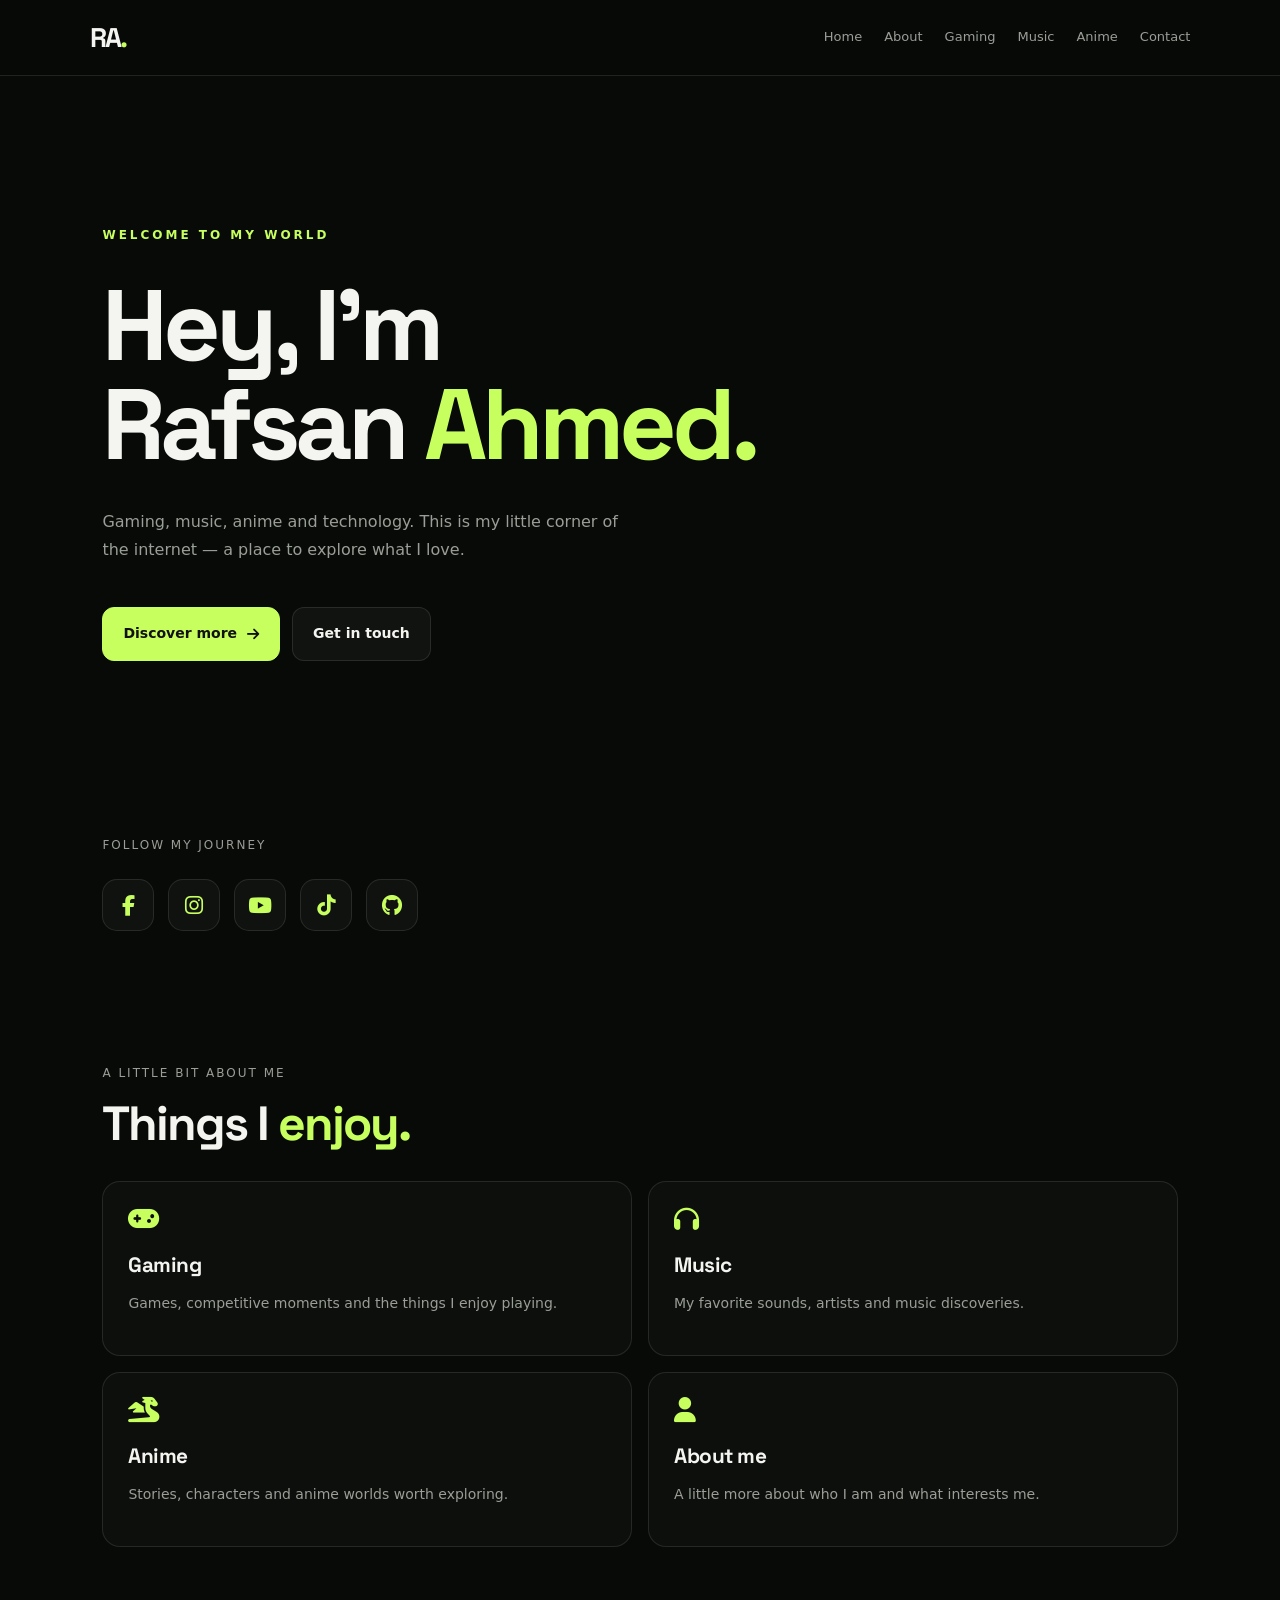
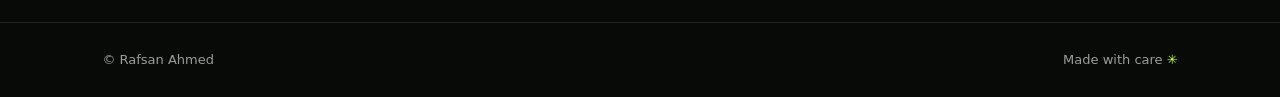
==== commit 57ee6a66: "Update index.html" ====
--- a/index.html
+++ b/index.html
@@ -40,13 +40,17 @@
       color: inherit;
     }
 
-    #particles {
-      position: fixed;
-      inset: 0;
-      width: 100%;
-      height: 100%;
-      z-index: 0;
-      pointer-events: none;
+    
+#particles {
+  position: fixed;
+  inset: 0;
+  width: 100%;
+  height: 100%;
+  z-index: 2;
+  pointer-events: none;
+  opacity: 1;
+}
+
     }
 
     .site-header,
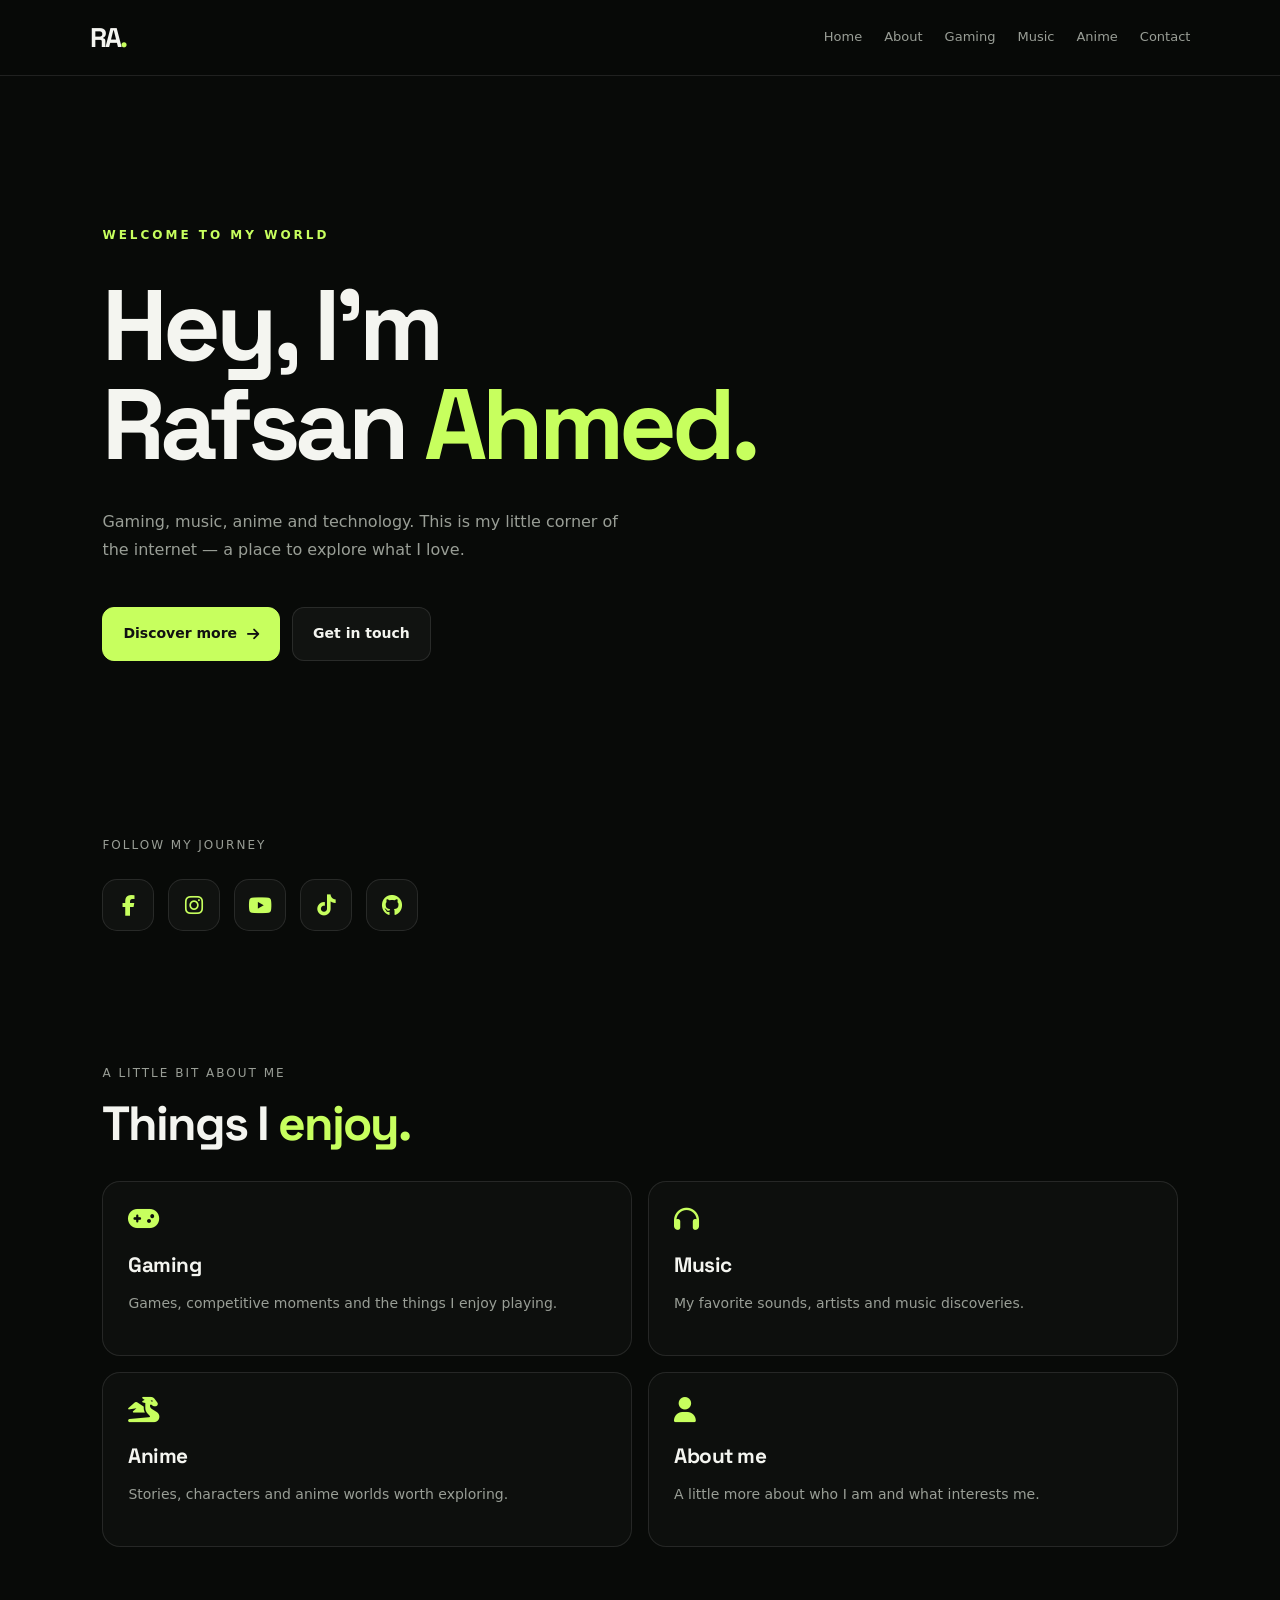
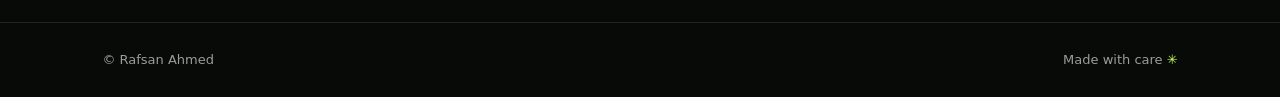
==== commit 153d0f1d: "Update index.html" ====
--- a/index.html
+++ b/index.html
@@ -39,20 +39,15 @@
     a {
       color: inherit;
     }
-
     
 #particles {
   position: fixed;
   inset: 0;
   width: 100%;
   height: 100%;
-  z-index: 2;
+  z-index: 0;
   pointer-events: none;
-  opacity: 1;
 }
-
-    }
-
     .site-header,
     main,
     .site-footer {
